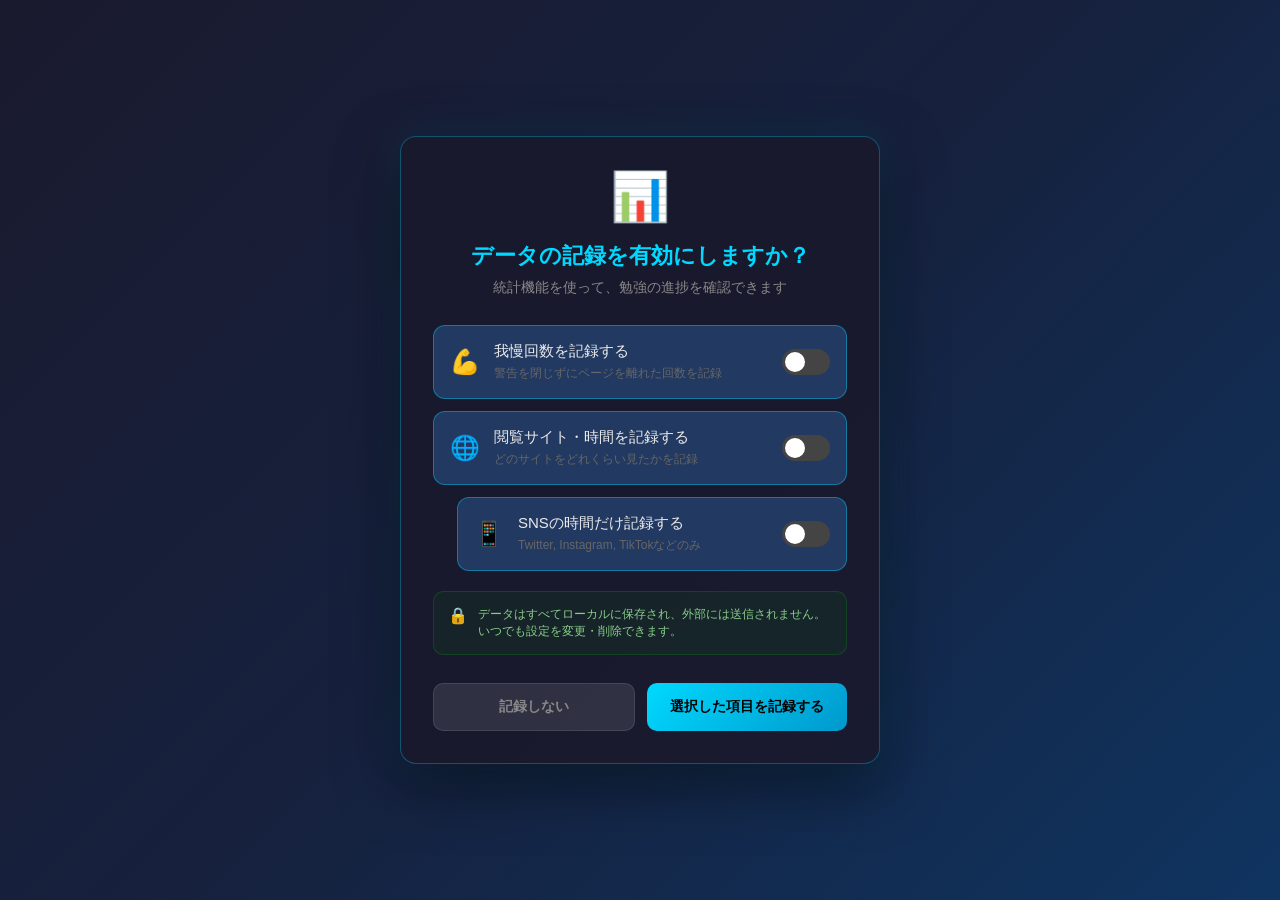
==== first-run-dialog.html @ 7b650265 "集計機能の追加" ====
<!DOCTYPE html>
<html lang="ja">

<head>
    <meta charset="UTF-8">
    <title>データ記録の設定 - Study Focus Guard</title>
    <link rel="stylesheet" href="first-run-dialog.css">
</head>

<body>
    <div class="dialog-container">
        <div class="dialog-header">
            <div class="icon">📊</div>
            <h1>データの記録を有効にしますか？</h1>
            <p class="subtitle">統計機能を使って、勉強の進捗を確認できます</p>
        </div>

        <div class="dialog-content">
            <div class="option-group">
                <label class="option-item">
                    <div class="option-info">
                        <span class="option-icon">💪</span>
                        <div class="option-text">
                            <span class="option-title">我慢回数を記録する</span>
                            <span class="option-desc">警告を閉じずにページを離れた回数を記録</span>
                        </div>
                    </div>
                    <label class="toggle-switch">
                        <input type="checkbox" id="record-patience">
                        <span class="toggle-slider"></span>
                    </label>
                </label>

                <label class="option-item">
                    <div class="option-info">
                        <span class="option-icon">🌐</span>
                        <div class="option-text">
                            <span class="option-title">閲覧サイト・時間を記録する</span>
                            <span class="option-desc">どのサイトをどれくらい見たかを記録</span>
                        </div>
                    </div>
                    <label class="toggle-switch">
                        <input type="checkbox" id="record-browsing">
                        <span class="toggle-slider"></span>
                    </label>
                </label>

                <label class="option-item sub-option" id="sns-only-option">
                    <div class="option-info">
                        <span class="option-icon">📱</span>
                        <div class="option-text">
                            <span class="option-title">SNSの時間だけ記録する</span>
                            <span class="option-desc">Twitter, Instagram, TikTokなどのみ</span>
                        </div>
                    </div>
                    <label class="toggle-switch">
                        <input type="checkbox" id="record-sns-only">
                        <span class="toggle-slider"></span>
                    </label>
                </label>
            </div>

            <div class="privacy-note">
                <span class="privacy-icon">🔒</span>
                <span>データはすべてローカルに保存され、外部には送信されません。いつでも設定を変更・削除できます。</span>
            </div>
        </div>

        <div class="dialog-actions">
            <button id="btn-skip" class="btn btn-secondary">記録しない</button>
            <button id="btn-enable" class="btn btn-primary">選択した項目を記録する</button>
        </div>
    </div>

    <script src="statistics-storage.js"></script>
    <script src="first-run-dialog.js"></script>
</body>

</html>
---- first-run-dialog.css ----
/* first-run-dialog.css */

* {
    margin: 0;
    padding: 0;
    box-sizing: border-box;
}

body {
    font-family: -apple-system, BlinkMacSystemFont, 'Segoe UI', Roboto, 'Hiragino Sans', sans-serif;
    background: linear-gradient(135deg, #1a1a2e 0%, #16213e 50%, #0f3460 100%);
    min-height: 100vh;
    display: flex;
    justify-content: center;
    align-items: center;
    padding: 20px;
}

.dialog-container {
    background: rgba(26, 26, 46, 0.95);
    border: 1px solid rgba(0, 217, 255, 0.3);
    border-radius: 16px;
    max-width: 480px;
    width: 100%;
    padding: 32px;
    box-shadow: 0 20px 60px rgba(0, 0, 0, 0.5),
        0 0 40px rgba(0, 217, 255, 0.1);
}

.dialog-header {
    text-align: center;
    margin-bottom: 28px;
}

.dialog-header .icon {
    font-size: 48px;
    margin-bottom: 16px;
}

.dialog-header h1 {
    color: #00d9ff;
    font-size: 22px;
    font-weight: 600;
    margin-bottom: 8px;
}

.dialog-header .subtitle {
    color: #888;
    font-size: 14px;
}

.dialog-content {
    margin-bottom: 28px;
}

.option-group {
    display: flex;
    flex-direction: column;
    gap: 12px;
    margin-bottom: 20px;
}

.option-item {
    display: flex;
    justify-content: space-between;
    align-items: center;
    background: rgba(45, 90, 150, 0.5);
    border: 1px solid rgba(0, 217, 255, 0.4);
    border-radius: 12px;
    padding: 16px;
    cursor: pointer;
    transition: all 0.2s ease;
}

.option-item:hover {
    background: rgba(55, 100, 160, 0.7);
    border-color: rgba(0, 217, 255, 0.5);
}

.option-item.sub-option {
    margin-left: 24px;
    opacity: 0.5;
    pointer-events: none;
}

.option-item.sub-option.enabled {
    opacity: 1;
    pointer-events: auto;
}

.option-info {
    display: flex;
    align-items: center;
    gap: 14px;
}

.option-icon {
    font-size: 24px;
}

.option-text {
    display: flex;
    flex-direction: column;
    gap: 4px;
}

.option-title {
    color: #eaeaea;
    font-size: 15px;
    font-weight: 500;
}

.option-desc {
    color: #666;
    font-size: 12px;
}

/* Toggle Switch */
.toggle-switch {
    position: relative;
    width: 48px;
    height: 26px;
    cursor: pointer;
    flex-shrink: 0;
}

.toggle-switch input {
    opacity: 0;
    width: 0;
    height: 0;
}

.toggle-slider {
    position: absolute;
    top: 0;
    left: 0;
    right: 0;
    bottom: 0;
    background-color: #444;
    border-radius: 26px;
    transition: 0.3s;
}

.toggle-slider:before {
    position: absolute;
    content: "";
    height: 20px;
    width: 20px;
    left: 3px;
    bottom: 3px;
    background-color: white;
    border-radius: 50%;
    transition: 0.3s;
}

.toggle-switch input:checked+.toggle-slider {
    background: linear-gradient(135deg, #00d9ff, #0099cc);
}

.toggle-switch input:checked+.toggle-slider:before {
    transform: translateX(22px);
}

/* Privacy Note */
.privacy-note {
    display: flex;
    align-items: flex-start;
    gap: 10px;
    background: rgba(0, 136, 0, 0.1);
    border: 1px solid rgba(0, 200, 0, 0.2);
    border-radius: 10px;
    padding: 14px;
    font-size: 12px;
    color: #88cc88;
}

.privacy-icon {
    font-size: 16px;
    flex-shrink: 0;
}

/* Buttons */
.dialog-actions {
    display: flex;
    gap: 12px;
}

.btn {
    flex: 1;
    padding: 14px 20px;
    border: none;
    border-radius: 10px;
    font-size: 14px;
    font-weight: 600;
    cursor: pointer;
    transition: all 0.2s ease;
}

.btn-secondary {
    background: rgba(255, 255, 255, 0.1);
    color: #888;
    border: 1px solid rgba(255, 255, 255, 0.1);
}

.btn-secondary:hover {
    background: rgba(255, 255, 255, 0.15);
    color: #aaa;
}

.btn-primary {
    background: linear-gradient(135deg, #00d9ff, #0099cc);
    color: #000;
}

.btn-primary:hover {
    background: linear-gradient(135deg, #00ffff, #00bbee);
    transform: translateY(-1px);
    box-shadow: 0 4px 20px rgba(0, 217, 255, 0.3);
}

.btn-primary:active {
    transform: translateY(0);
}
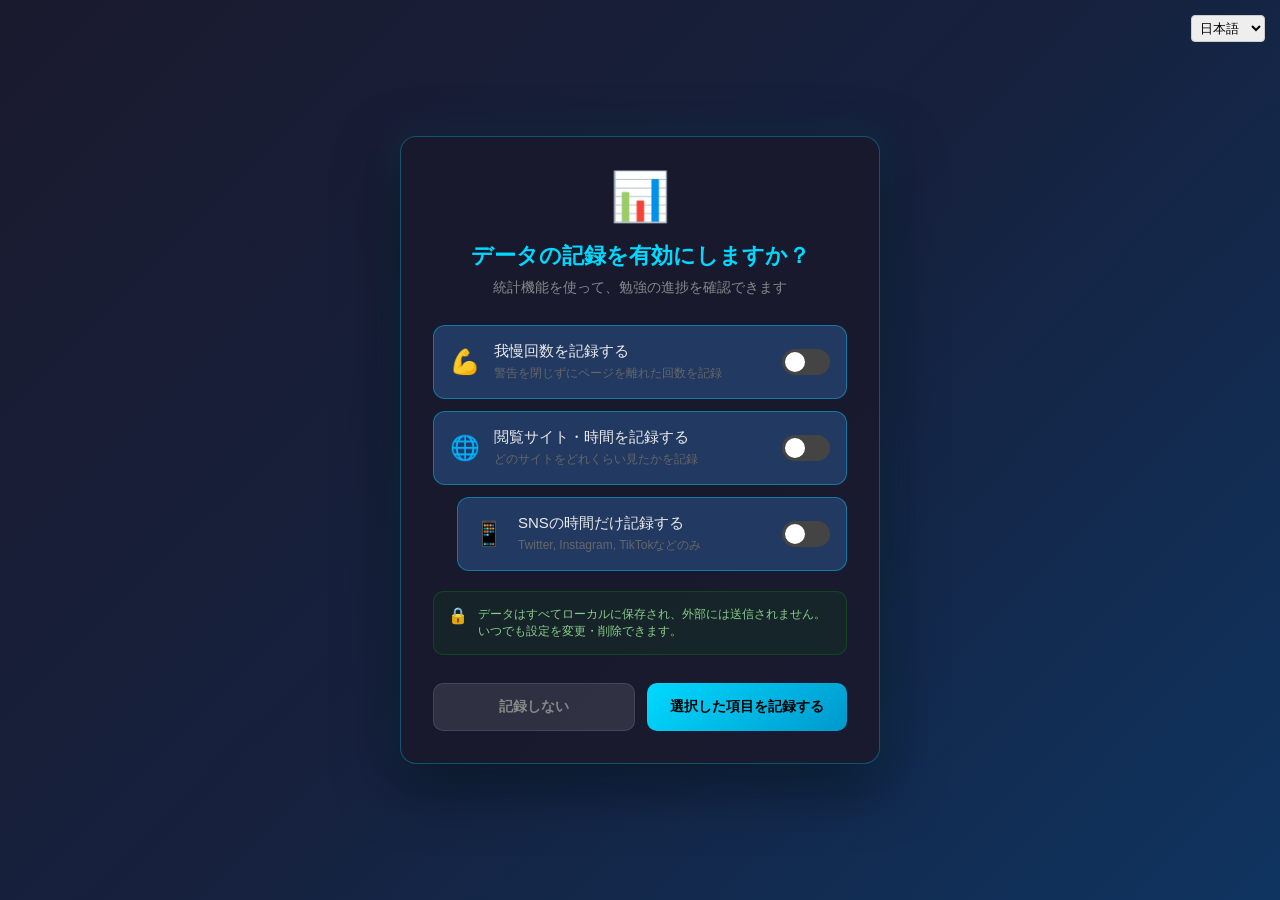
==== commit c2b36a63: "英語に対応" ====
--- a/first-run-dialog.html
+++ b/first-run-dialog.html
@@ -1,79 +1,90 @@
-<!DOCTYPE html>
-<html lang="ja">
-
-<head>
-    <meta charset="UTF-8">
-    <title>データ記録の設定 - Study Focus Guard</title>
-    <link rel="stylesheet" href="first-run-dialog.css">
-</head>
-
-<body>
-    <div class="dialog-container">
-        <div class="dialog-header">
-            <div class="icon">📊</div>
-            <h1>データの記録を有効にしますか？</h1>
-            <p class="subtitle">統計機能を使って、勉強の進捗を確認できます</p>
-        </div>
-
-        <div class="dialog-content">
-            <div class="option-group">
-                <label class="option-item">
-                    <div class="option-info">
-                        <span class="option-icon">💪</span>
-                        <div class="option-text">
-                            <span class="option-title">我慢回数を記録する</span>
-                            <span class="option-desc">警告を閉じずにページを離れた回数を記録</span>
-                        </div>
-                    </div>
-                    <label class="toggle-switch">
-                        <input type="checkbox" id="record-patience">
-                        <span class="toggle-slider"></span>
-                    </label>
-                </label>
-
-                <label class="option-item">
-                    <div class="option-info">
-                        <span class="option-icon">🌐</span>
-                        <div class="option-text">
-                            <span class="option-title">閲覧サイト・時間を記録する</span>
-                            <span class="option-desc">どのサイトをどれくらい見たかを記録</span>
-                        </div>
-                    </div>
-                    <label class="toggle-switch">
-                        <input type="checkbox" id="record-browsing">
-                        <span class="toggle-slider"></span>
-                    </label>
-                </label>
-
-                <label class="option-item sub-option" id="sns-only-option">
-                    <div class="option-info">
-                        <span class="option-icon">📱</span>
-                        <div class="option-text">
-                            <span class="option-title">SNSの時間だけ記録する</span>
-                            <span class="option-desc">Twitter, Instagram, TikTokなどのみ</span>
-                        </div>
-                    </div>
-                    <label class="toggle-switch">
-                        <input type="checkbox" id="record-sns-only">
-                        <span class="toggle-slider"></span>
-                    </label>
-                </label>
-            </div>
-
-            <div class="privacy-note">
-                <span class="privacy-icon">🔒</span>
-                <span>データはすべてローカルに保存され、外部には送信されません。いつでも設定を変更・削除できます。</span>
-            </div>
-        </div>
-
-        <div class="dialog-actions">
-            <button id="btn-skip" class="btn btn-secondary">記録しない</button>
-            <button id="btn-enable" class="btn btn-primary">選択した項目を記録する</button>
-        </div>
-    </div>
-
-    <script src="statistics-storage.js"></script>
-    <script src="first-run-dialog.js"></script>
-</body>
-
+<!DOCTYPE html>
+<html lang="ja">
+
+<head>
+    <meta charset="UTF-8">
+    <title data-i18n="firstrun_title">データ記録の設定 - Study Focus Guard</title>
+    <link rel="stylesheet" href="first-run-dialog.css">
+</head>
+
+<body>
+    <div class="dialog-container">
+        <!-- 言語選択を右上に配置 -->
+        <div class="language-selector-wrapper" style="position: absolute; top: 15px; right: 15px;">
+            <select id="language-select"
+                style="padding: 4px; border-radius: 4px; background: #eee; border: 1px solid #ccc;">
+                <option value="ja">日本語</option>
+                <option value="en">English</option>
+            </select>
+        </div>
+
+        <div class="dialog-header">
+            <div class="icon">📊</div>
+            <h1 data-i18n="firstrun_title">データの記録を有効にしますか？</h1>
+            <p class="subtitle" data-i18n="firstrun_subtitle">統計機能を使って、勉強の進捗を確認できます</p>
+        </div>
+
+        <div class="dialog-content">
+            <div class="option-group">
+                <label class="option-item">
+                    <div class="option-info">
+                        <span class="option-icon">💪</span>
+                        <div class="option-text">
+                            <span class="option-title" data-i18n="firstrun_patience_title">我慢回数を記録する</span>
+                            <span class="option-desc" data-i18n="firstrun_patience_desc">警告を閉じずにページを離れた回数を記録</span>
+                        </div>
+                    </div>
+                    <label class="toggle-switch">
+                        <input type="checkbox" id="record-patience">
+                        <span class="toggle-slider"></span>
+                    </label>
+                </label>
+
+                <label class="option-item">
+                    <div class="option-info">
+                        <span class="option-icon">🌐</span>
+                        <div class="option-text">
+                            <span class="option-title" data-i18n="firstrun_browsing_title">閲覧サイト・時間を記録する</span>
+                            <span class="option-desc" data-i18n="firstrun_browsing_desc">どのサイトをどれくらい見たかを記録</span>
+                        </div>
+                    </div>
+                    <label class="toggle-switch">
+                        <input type="checkbox" id="record-browsing">
+                        <span class="toggle-slider"></span>
+                    </label>
+                </label>
+
+                <label class="option-item sub-option" id="sns-only-option">
+                    <div class="option-info">
+                        <span class="option-icon">📱</span>
+                        <div class="option-text">
+                            <span class="option-title" data-i18n="firstrun_sns_title">SNSの時間だけ記録する</span>
+                            <span class="option-desc" data-i18n="firstrun_sns_desc">Twitter, Instagram,
+                                TikTokなどのみ</span>
+                        </div>
+                    </div>
+                    <label class="toggle-switch">
+                        <input type="checkbox" id="record-sns-only">
+                        <span class="toggle-slider"></span>
+                    </label>
+                </label>
+            </div>
+
+            <div class="privacy-note">
+                <span class="privacy-icon">🔒</span>
+                <span data-i18n="firstrun_privacy">データはすべてローカルに保存され、外部には送信されません。いつでも設定を変更・削除できます。</span>
+            </div>
+        </div>
+
+        <div class="dialog-actions">
+            <button id="btn-skip" class="btn btn-secondary" data-i18n="firstrun_skip">記録しない</button>
+            <button id="btn-enable" class="btn btn-primary" data-i18n="firstrun_enable">選択した項目を記録する</button>
+        </div>
+    </div>
+
+    <script src="i18n.js"></script>
+    <script src="statistics-storage.js"></script>
+    <script src="first-run-dialog.js"></script>
+</body>
+
 </html>
--- a/first-run-dialog.css
+++ b/first-run-dialog.css
@@ -1,223 +1,223 @@
-/* first-run-dialog.css */
-
-* {
-    margin: 0;
-    padding: 0;
-    box-sizing: border-box;
-}
-
-body {
-    font-family: -apple-system, BlinkMacSystemFont, 'Segoe UI', Roboto, 'Hiragino Sans', sans-serif;
-    background: linear-gradient(135deg, #1a1a2e 0%, #16213e 50%, #0f3460 100%);
-    min-height: 100vh;
-    display: flex;
-    justify-content: center;
-    align-items: center;
-    padding: 20px;
-}
-
-.dialog-container {
-    background: rgba(26, 26, 46, 0.95);
-    border: 1px solid rgba(0, 217, 255, 0.3);
-    border-radius: 16px;
-    max-width: 480px;
-    width: 100%;
-    padding: 32px;
-    box-shadow: 0 20px 60px rgba(0, 0, 0, 0.5),
-        0 0 40px rgba(0, 217, 255, 0.1);
-}
-
-.dialog-header {
-    text-align: center;
-    margin-bottom: 28px;
-}
-
-.dialog-header .icon {
-    font-size: 48px;
-    margin-bottom: 16px;
-}
-
-.dialog-header h1 {
-    color: #00d9ff;
-    font-size: 22px;
-    font-weight: 600;
-    margin-bottom: 8px;
-}
-
-.dialog-header .subtitle {
-    color: #888;
-    font-size: 14px;
-}
-
-.dialog-content {
-    margin-bottom: 28px;
-}
-
-.option-group {
-    display: flex;
-    flex-direction: column;
-    gap: 12px;
-    margin-bottom: 20px;
-}
-
-.option-item {
-    display: flex;
-    justify-content: space-between;
-    align-items: center;
-    background: rgba(45, 90, 150, 0.5);
-    border: 1px solid rgba(0, 217, 255, 0.4);
-    border-radius: 12px;
-    padding: 16px;
-    cursor: pointer;
-    transition: all 0.2s ease;
-}
-
-.option-item:hover {
-    background: rgba(55, 100, 160, 0.7);
-    border-color: rgba(0, 217, 255, 0.5);
-}
-
-.option-item.sub-option {
-    margin-left: 24px;
-    opacity: 0.5;
-    pointer-events: none;
-}
-
-.option-item.sub-option.enabled {
-    opacity: 1;
-    pointer-events: auto;
-}
-
-.option-info {
-    display: flex;
-    align-items: center;
-    gap: 14px;
-}
-
-.option-icon {
-    font-size: 24px;
-}
-
-.option-text {
-    display: flex;
-    flex-direction: column;
-    gap: 4px;
-}
-
-.option-title {
-    color: #eaeaea;
-    font-size: 15px;
-    font-weight: 500;
-}
-
-.option-desc {
-    color: #666;
-    font-size: 12px;
-}
-
-/* Toggle Switch */
-.toggle-switch {
-    position: relative;
-    width: 48px;
-    height: 26px;
-    cursor: pointer;
-    flex-shrink: 0;
-}
-
-.toggle-switch input {
-    opacity: 0;
-    width: 0;
-    height: 0;
-}
-
-.toggle-slider {
-    position: absolute;
-    top: 0;
-    left: 0;
-    right: 0;
-    bottom: 0;
-    background-color: #444;
-    border-radius: 26px;
-    transition: 0.3s;
-}
-
-.toggle-slider:before {
-    position: absolute;
-    content: "";
-    height: 20px;
-    width: 20px;
-    left: 3px;
-    bottom: 3px;
-    background-color: white;
-    border-radius: 50%;
-    transition: 0.3s;
-}
-
-.toggle-switch input:checked+.toggle-slider {
-    background: linear-gradient(135deg, #00d9ff, #0099cc);
-}
-
-.toggle-switch input:checked+.toggle-slider:before {
-    transform: translateX(22px);
-}
-
-/* Privacy Note */
-.privacy-note {
-    display: flex;
-    align-items: flex-start;
-    gap: 10px;
-    background: rgba(0, 136, 0, 0.1);
-    border: 1px solid rgba(0, 200, 0, 0.2);
-    border-radius: 10px;
-    padding: 14px;
-    font-size: 12px;
-    color: #88cc88;
-}
-
-.privacy-icon {
-    font-size: 16px;
-    flex-shrink: 0;
-}
-
-/* Buttons */
-.dialog-actions {
-    display: flex;
-    gap: 12px;
-}
-
-.btn {
-    flex: 1;
-    padding: 14px 20px;
-    border: none;
-    border-radius: 10px;
-    font-size: 14px;
-    font-weight: 600;
-    cursor: pointer;
-    transition: all 0.2s ease;
-}
-
-.btn-secondary {
-    background: rgba(255, 255, 255, 0.1);
-    color: #888;
-    border: 1px solid rgba(255, 255, 255, 0.1);
-}
-
-.btn-secondary:hover {
-    background: rgba(255, 255, 255, 0.15);
-    color: #aaa;
-}
-
-.btn-primary {
-    background: linear-gradient(135deg, #00d9ff, #0099cc);
-    color: #000;
-}
-
-.btn-primary:hover {
-    background: linear-gradient(135deg, #00ffff, #00bbee);
-    transform: translateY(-1px);
-    box-shadow: 0 4px 20px rgba(0, 217, 255, 0.3);
-}
-
-.btn-primary:active {
-    transform: translateY(0);
+/* first-run-dialog.css */
+
+* {
+    margin: 0;
+    padding: 0;
+    box-sizing: border-box;
+}
+
+body {
+    font-family: -apple-system, BlinkMacSystemFont, 'Segoe UI', Roboto, 'Hiragino Sans', sans-serif;
+    background: linear-gradient(135deg, #1a1a2e 0%, #16213e 50%, #0f3460 100%);
+    min-height: 100vh;
+    display: flex;
+    justify-content: center;
+    align-items: center;
+    padding: 20px;
+}
+
+.dialog-container {
+    background: rgba(26, 26, 46, 0.95);
+    border: 1px solid rgba(0, 217, 255, 0.3);
+    border-radius: 16px;
+    max-width: 480px;
+    width: 100%;
+    padding: 32px;
+    box-shadow: 0 20px 60px rgba(0, 0, 0, 0.5),
+        0 0 40px rgba(0, 217, 255, 0.1);
+}
+
+.dialog-header {
+    text-align: center;
+    margin-bottom: 28px;
+}
+
+.dialog-header .icon {
+    font-size: 48px;
+    margin-bottom: 16px;
+}
+
+.dialog-header h1 {
+    color: #00d9ff;
+    font-size: 22px;
+    font-weight: 600;
+    margin-bottom: 8px;
+}
+
+.dialog-header .subtitle {
+    color: #888;
+    font-size: 14px;
+}
+
+.dialog-content {
+    margin-bottom: 28px;
+}
+
+.option-group {
+    display: flex;
+    flex-direction: column;
+    gap: 12px;
+    margin-bottom: 20px;
+}
+
+.option-item {
+    display: flex;
+    justify-content: space-between;
+    align-items: center;
+    background: rgba(45, 90, 150, 0.5);
+    border: 1px solid rgba(0, 217, 255, 0.4);
+    border-radius: 12px;
+    padding: 16px;
+    cursor: pointer;
+    transition: all 0.2s ease;
+}
+
+.option-item:hover {
+    background: rgba(55, 100, 160, 0.7);
+    border-color: rgba(0, 217, 255, 0.5);
+}
+
+.option-item.sub-option {
+    margin-left: 24px;
+    opacity: 0.5;
+    pointer-events: none;
+}
+
+.option-item.sub-option.enabled {
+    opacity: 1;
+    pointer-events: auto;
+}
+
+.option-info {
+    display: flex;
+    align-items: center;
+    gap: 14px;
+}
+
+.option-icon {
+    font-size: 24px;
+}
+
+.option-text {
+    display: flex;
+    flex-direction: column;
+    gap: 4px;
+}
+
+.option-title {
+    color: #eaeaea;
+    font-size: 15px;
+    font-weight: 500;
+}
+
+.option-desc {
+    color: #666;
+    font-size: 12px;
+}
+
+/* Toggle Switch */
+.toggle-switch {
+    position: relative;
+    width: 48px;
+    height: 26px;
+    cursor: pointer;
+    flex-shrink: 0;
+}
+
+.toggle-switch input {
+    opacity: 0;
+    width: 0;
+    height: 0;
+}
+
+.toggle-slider {
+    position: absolute;
+    top: 0;
+    left: 0;
+    right: 0;
+    bottom: 0;
+    background-color: #444;
+    border-radius: 26px;
+    transition: 0.3s;
+}
+
+.toggle-slider:before {
+    position: absolute;
+    content: "";
+    height: 20px;
+    width: 20px;
+    left: 3px;
+    bottom: 3px;
+    background-color: white;
+    border-radius: 50%;
+    transition: 0.3s;
+}
+
+.toggle-switch input:checked+.toggle-slider {
+    background: linear-gradient(135deg, #00d9ff, #0099cc);
+}
+
+.toggle-switch input:checked+.toggle-slider:before {
+    transform: translateX(22px);
+}
+
+/* Privacy Note */
+.privacy-note {
+    display: flex;
+    align-items: flex-start;
+    gap: 10px;
+    background: rgba(0, 136, 0, 0.1);
+    border: 1px solid rgba(0, 200, 0, 0.2);
+    border-radius: 10px;
+    padding: 14px;
+    font-size: 12px;
+    color: #88cc88;
+}
+
+.privacy-icon {
+    font-size: 16px;
+    flex-shrink: 0;
+}
+
+/* Buttons */
+.dialog-actions {
+    display: flex;
+    gap: 12px;
+}
+
+.btn {
+    flex: 1;
+    padding: 14px 20px;
+    border: none;
+    border-radius: 10px;
+    font-size: 14px;
+    font-weight: 600;
+    cursor: pointer;
+    transition: all 0.2s ease;
+}
+
+.btn-secondary {
+    background: rgba(255, 255, 255, 0.1);
+    color: #888;
+    border: 1px solid rgba(255, 255, 255, 0.1);
+}
+
+.btn-secondary:hover {
+    background: rgba(255, 255, 255, 0.15);
+    color: #aaa;
+}
+
+.btn-primary {
+    background: linear-gradient(135deg, #00d9ff, #0099cc);
+    color: #000;
+}
+
+.btn-primary:hover {
+    background: linear-gradient(135deg, #00ffff, #00bbee);
+    transform: translateY(-1px);
+    box-shadow: 0 4px 20px rgba(0, 217, 255, 0.3);
+}
+
+.btn-primary:active {
+    transform: translateY(0);
 }
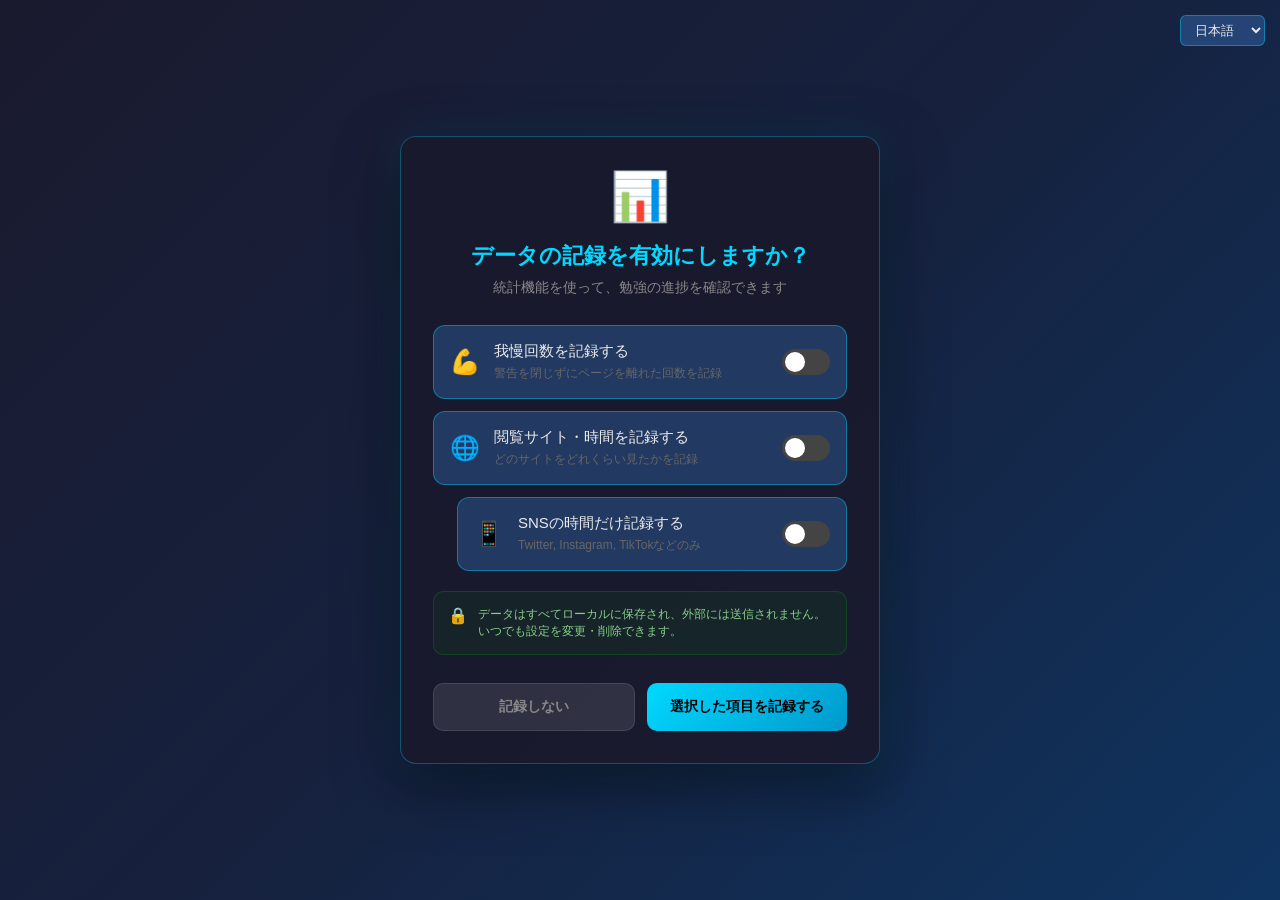
==== commit 72ccee4a: "判定・ブロックの自動切り替えタイマーの作成、詳細設定のラグ解消" ====
--- a/first-run-dialog.html
+++ b/first-run-dialog.html
@@ -12,7 +12,7 @@
         <!-- 言語選択を右上に配置 -->
         <div class="language-selector-wrapper" style="position: absolute; top: 15px; right: 15px;">
             <select id="language-select"
-                style="padding: 4px; border-radius: 4px; background: #eee; border: 1px solid #ccc;">
+                style="padding: 6px 10px; border-radius: 6px; background: rgba(45, 90, 150, 0.6); border: 1px solid rgba(0, 217, 255, 0.4); color: #eaeaea; font-size: 13px; cursor: pointer;">
                 <option value="ja">日本語</option>
                 <option value="en">English</option>
             </select>
